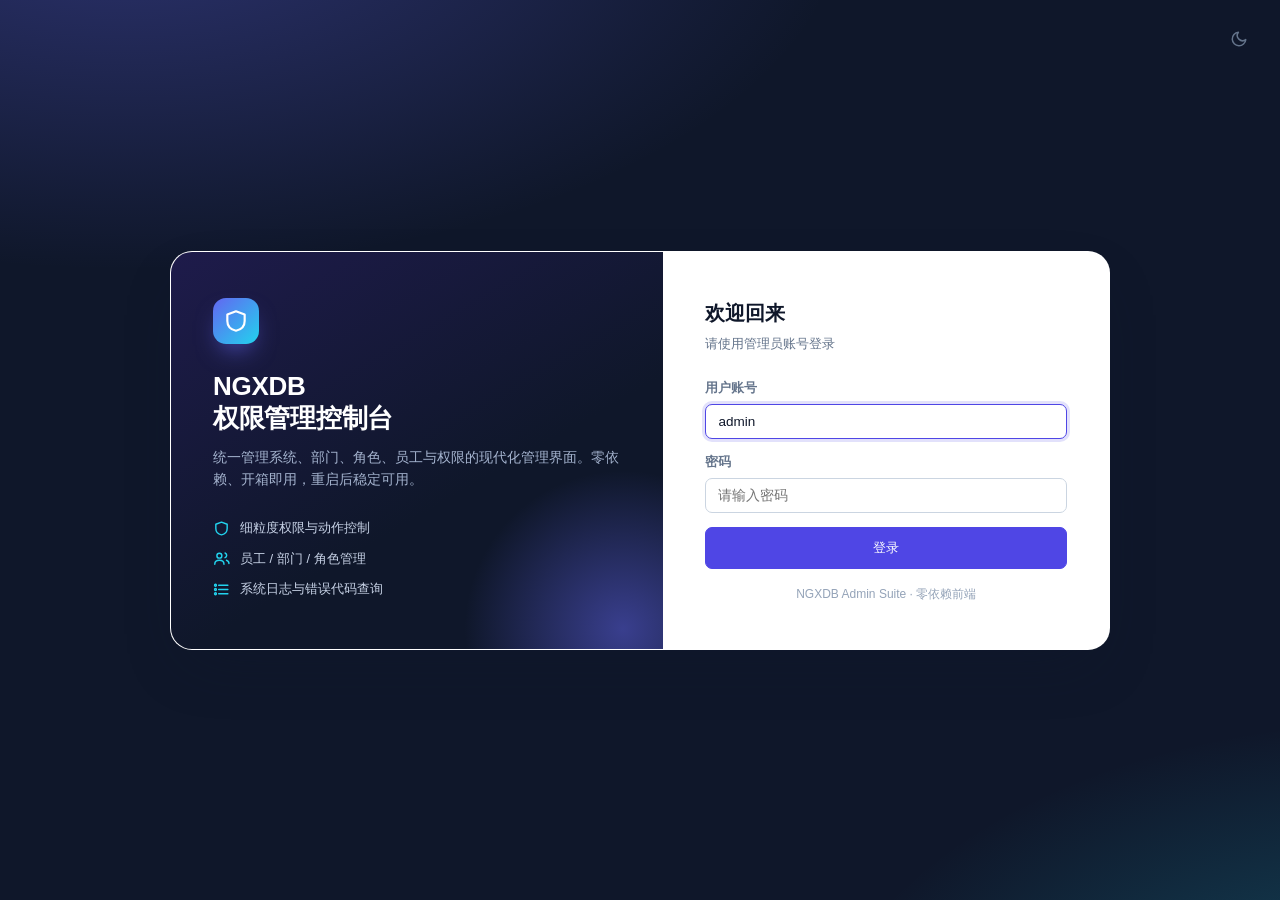
==== html/index.html @ 9e54495f "ngxdb: 修复SQL缺陷与请求体读取，新增一键安装(systemd自启)、前端、测试套件与文档 - postgres模块: 修复POST body未等完整读取导致的间歇性丢参(token) - e" ====
<!DOCTYPE html>
<html lang="zh-CN">
<head>
<meta charset="utf-8">
<meta name="viewport" content="width=device-width,initial-scale=1">
<title>NGXDB 权限管理控制台</title>
<link rel="stylesheet" href="assets/suite.css?v=7">
<script>
  /* 预应用主题，避免闪烁 */
  (function(){try{var t=localStorage.getItem('theme')||'light';document.documentElement.setAttribute('data-theme',t);}catch(e){}})();
</script>
</head>
<body>
<div class="app" id="app">
  <aside class="sidebar">
    <div class="sidebar__brand">
      <div class="sidebar__logo" id="brand-logo"></div>
      <div><b>NGXDB</b><span>权限管理控制台</span></div>
    </div>
    <nav class="sidebar__nav" id="sidebar-nav"></nav>
    <div class="sidebar__foot">NGXDB Admin · 零依赖</div>
  </aside>
  <div class="main">
    <header class="topbar">
      <button class="icon-btn burger" id="burger" aria-label="菜单"></button>
      <div class="topbar__title" id="topbar-title">NGXDB</div>
      <div class="topbar__spacer"></div>
      <button class="icon-btn" id="btn-theme" title="切换主题"></button>
      <div class="userchip" id="userchip">
        <div class="avatar" id="avatar">A</div>
        <div>
          <div class="userchip__name" id="uc-name">—</div>
          <div class="userchip__org" id="uc-org">—</div>
        </div>
        <div class="menu" id="user-menu">
          <a id="menu-profile"></a>
          <hr>
          <a class="danger" id="menu-logout"></a>
        </div>
      </div>
    </header>
    <div class="content" id="content"><div class="spinner"></div></div>
  </div>
  <div class="backdrop" id="backdrop"></div>
</div>
<script src="assets/modules.js?v=7"></script>
<script src="assets/core.js?v=7"></script>
<script src="assets/app.js?v=7"></script>
</body>
</html>
---- html/assets/suite.css ----
/* NGXDB Admin Suite — modern, dependency-free design system */
:root{
  --bg:#eef2f7; --surface:#ffffff; --surface-2:#f8fafc;
  --border:#e2e8f0; --border-strong:#cbd5e1;
  --text:#0f172a; --muted:#64748b; --faint:#94a3b8;
  --primary:#4f46e5; --primary-600:#4338ca; --primary-soft:#eef2ff;
  --danger:#e11d48; --danger-soft:#fff1f2;
  --ok:#059669; --ok-soft:#ecfdf5; --warn:#d97706;
  --side-bg:#0f172a; --side-bg-2:#1e293b; --side-text:#cbd5e1; --side-muted:#64748b;
  --radius:14px; --radius-sm:9px; --radius-xs:7px;
  --shadow:0 1px 2px rgba(15,23,42,.06),0 8px 24px -12px rgba(15,23,42,.18);
  --shadow-lg:0 24px 60px -20px rgba(15,23,42,.35);
  --ring:0 0 0 3px rgba(79,70,229,.16);
  --font:-apple-system,BlinkMacSystemFont,"Segoe UI","PingFang SC","Hiragino Sans GB","Microsoft YaHei",Roboto,Helvetica,Arial,sans-serif;
}
[data-theme="dark"]{
  --bg:#0b1220; --surface:#111a2e; --surface-2:#0f1830;
  --border:#1e293b; --border-strong:#334155;
  --text:#e2e8f0; --muted:#94a3b8; --faint:#64748b;
  --primary:#6366f1; --primary-600:#818cf8; --primary-soft:#1e1b4b;
  --danger:#fb7185; --danger-soft:#3f1d2b;
  --ok:#34d399; --ok-soft:#0c2b22; --warn:#fbbf24;
  --side-bg:#070d1a; --side-bg-2:#0f1830; --side-text:#cbd5e1; --side-muted:#64748b;
  --shadow:0 1px 2px rgba(0,0,0,.4),0 10px 30px -14px rgba(0,0,0,.6);
  --shadow-lg:0 30px 70px -24px rgba(0,0,0,.7);
  --ring:0 0 0 3px rgba(99,102,241,.25);
}
*{box-sizing:border-box}
html,body{height:100%}
body{margin:0;font-family:var(--font);background:var(--bg);color:var(--text);
  font-size:14px;line-height:1.5;-webkit-font-smoothing:antialiased}
a{color:inherit;text-decoration:none}
button{font-family:inherit;font-size:inherit;cursor:pointer}
h1,h2,h3,h4{margin:0;font-weight:650;letter-spacing:-.01em}
::-webkit-scrollbar{width:10px;height:10px}
::-webkit-scrollbar-thumb{background:var(--border-strong);border-radius:20px;border:3px solid transparent;background-clip:content-box}
::-webkit-scrollbar-thumb:hover{background:var(--faint);background-clip:content-box}

/* ---------- App shell ---------- */
.app{display:flex;min-height:100vh}
.sidebar{width:252px;flex:0 0 252px;background:var(--side-bg);color:var(--side-text);
  display:flex;flex-direction:column;position:sticky;top:0;height:100vh;z-index:40}
.sidebar__brand{display:flex;align-items:center;gap:11px;padding:18px 20px;border-bottom:1px solid rgba(255,255,255,.06)}
.sidebar__logo{width:34px;height:34px;border-radius:9px;display:grid;place-items:center;color:#fff;
  background:linear-gradient(135deg,#6366f1,#22d3ee);box-shadow:0 6px 16px -6px rgba(99,102,241,.8)}
.sidebar__brand b{display:block;font-size:15px;color:#fff;line-height:1.2}
.sidebar__brand span{font-size:11.5px;color:var(--side-muted)}
.sidebar__nav{flex:1;overflow-y:auto;padding:12px 12px 24px}
.nav-group__title{display:flex;align-items:center;justify-content:space-between;padding:9px 11px;margin-top:6px;
  font-size:11.5px;font-weight:600;letter-spacing:.06em;text-transform:uppercase;color:var(--side-muted);cursor:pointer;border-radius:8px}
.nav-group__title:hover{color:var(--side-text);background:rgba(255,255,255,.04)}
.nav-group__title .chev{transition:transform .2s}
.nav-group.closed .chev{transform:rotate(-90deg)}
.nav-group.closed .nav-group__list{display:none}
.nav-group__list{list-style:none;margin:2px 0 0;padding:0 0 0 4px}
.nav-item{display:flex;align-items:center;gap:10px;padding:9px 12px;margin:2px 0;border-radius:9px;
  color:var(--side-text);font-size:13.5px;font-weight:500;transition:background .15s,color .15s;cursor:pointer}
.nav-item:hover{background:rgba(255,255,255,.06);color:#fff}
.nav-item.active{background:linear-gradient(135deg,var(--primary),#6366f1);color:#fff;box-shadow:0 8px 18px -10px rgba(79,70,229,.9)}
.nav-item svg{opacity:.85;flex:0 0 auto}
.sidebar__foot{padding:14px 18px;border-top:1px solid rgba(255,255,255,.06);font-size:11.5px;color:var(--side-muted)}

/* ---------- Main / topbar ---------- */
.main{flex:1;min-width:0;display:flex;flex-direction:column}
.topbar{height:62px;flex:0 0 62px;background:var(--surface);border-bottom:1px solid var(--border);
  display:flex;align-items:center;gap:14px;padding:0 20px;position:sticky;top:0;z-index:30}
.icon-btn{width:38px;height:38px;border:none;background:transparent;color:var(--muted);border-radius:10px;
  display:grid;place-items:center;transition:background .15s,color .15s}
.icon-btn:hover{background:var(--surface-2);color:var(--text)}
.burger{display:none}
.topbar__title{font-size:15px;font-weight:600}
.topbar__spacer{flex:1}
.userchip{display:flex;align-items:center;gap:10px;padding:5px 12px 5px 5px;border-radius:999px;
  background:var(--surface-2);border:1px solid var(--border);cursor:pointer;position:relative}
.userchip:hover{border-color:var(--border-strong)}
.avatar{width:30px;height:30px;border-radius:999px;display:grid;place-items:center;color:#fff;font-weight:600;font-size:13px;
  background:linear-gradient(135deg,#4f46e5,#22d3ee)}
.userchip__name{font-size:13px;font-weight:600;line-height:1.1}
.userchip__org{font-size:11px;color:var(--muted)}
.menu{position:absolute;right:0;top:calc(100% + 8px);background:var(--surface);border:1px solid var(--border);
  border-radius:12px;box-shadow:var(--shadow-lg);min-width:190px;padding:6px;display:none;z-index:50}
.menu.open{display:block;animation:pop .14s ease}
.menu a{display:flex;align-items:center;gap:9px;padding:9px 11px;border-radius:8px;font-size:13.5px;color:var(--text)}
.menu a:hover{background:var(--surface-2)}
.menu a.danger{color:var(--danger)}
.menu hr{border:none;border-top:1px solid var(--border);margin:5px 4px}
@keyframes pop{from{opacity:0;transform:translateY(-6px)}to{opacity:1;transform:none}}

/* ---------- Content ---------- */
.content{flex:1;padding:22px 24px 40px;min-width:0}
.page-head{display:flex;align-items:flex-end;justify-content:space-between;gap:16px;margin-bottom:18px;flex-wrap:wrap}
.page-head h1{font-size:21px}
.page-head .crumb{color:var(--faint);font-size:12.5px;margin-top:3px}
.page-head .crumb i{margin:0 6px;font-style:normal}
.card{background:var(--surface);border:1px solid var(--border);border-radius:var(--radius);box-shadow:var(--shadow)}
.card__body{padding:16px}
.stats{display:grid;grid-template-columns:repeat(auto-fill,minmax(210px,1fr));gap:14px;margin-bottom:18px}
.stat{padding:16px 18px;border-radius:var(--radius);background:var(--surface);border:1px solid var(--border);box-shadow:var(--shadow)}
.stat__label{font-size:12px;color:var(--muted);display:flex;align-items:center;gap:7px}
.stat__value{font-size:26px;font-weight:700;margin-top:8px;letter-spacing:-.02em}
.stat__ic{width:30px;height:30px;border-radius:9px;display:grid;place-items:center;color:#fff}

/* ---------- Buttons ---------- */
.btn{display:inline-flex;align-items:center;gap:7px;padding:8px 14px;border:1px solid var(--border-strong);
  background:var(--surface);color:var(--text);border-radius:var(--radius-xs);font-weight:550;font-size:13px;
  transition:background .15s,border-color .15s,box-shadow .15s,transform .06s;white-space:nowrap}
.btn:hover{background:var(--surface-2);border-color:var(--faint)}
.btn:active{transform:translateY(1px)}
.btn:disabled{opacity:.5;cursor:not-allowed}
.btn--primary{background:var(--primary);border-color:var(--primary);color:#fff}
.btn--primary:hover{background:var(--primary-600);border-color:var(--primary-600)}
.btn--danger{background:var(--danger-soft);border-color:transparent;color:var(--danger)}
.btn--danger:hover{background:var(--danger);color:#fff}
.btn--ghost{background:transparent;border-color:transparent;color:var(--muted)}
.btn--ghost:hover{background:var(--surface-2);color:var(--text)}
.btn--sm{padding:6px 11px;font-size:12.5px}
.btn--icon{padding:8px;width:36px;justify-content:center}
.btn svg{flex:0 0 auto}

/* ---------- Forms ---------- */
.field{display:flex;flex-direction:column;gap:6px;margin-bottom:14px}
.field label{font-size:12.5px;font-weight:600;color:var(--muted)}
.field label .req{color:var(--danger)}
.input,.select,.textarea{width:100%;padding:9px 12px;border:1px solid var(--border-strong);border-radius:var(--radius-xs);
  background:var(--surface);color:var(--text);font-size:13.5px;font-family:inherit;transition:border-color .15s,box-shadow .15s}
.input:focus,.select:focus,.textarea:focus{outline:none;border-color:var(--primary);box-shadow:var(--ring)}
.input:disabled,.select:disabled{background:var(--surface-2);color:var(--faint)}
.textarea{min-height:78px;resize:vertical}
.form-grid{display:grid;grid-template-columns:1fr 1fr;gap:0 16px}
.form-grid .full{grid-column:1 / -1}
.switch{display:inline-flex;align-items:center;gap:8px;cursor:pointer;user-select:none}
.switch input{appearance:none;width:38px;height:22px;border-radius:999px;background:var(--border-strong);position:relative;transition:background .18s;cursor:pointer}
.switch input::after{content:"";position:absolute;top:2px;left:2px;width:18px;height:18px;border-radius:50%;background:#fff;transition:transform .18s;box-shadow:0 1px 3px rgba(0,0,0,.3)}
.switch input:checked{background:var(--primary)}
.switch input:checked::after{transform:translateX(16px)}

/* ---------- Toolbar & table ---------- */
.toolbar{display:flex;align-items:center;gap:10px;padding:14px 16px;border-bottom:1px solid var(--border);flex-wrap:wrap}
.toolbar__spacer{flex:1}
.search{position:relative}
.search svg{position:absolute;left:10px;top:50%;transform:translateY(-50%);color:var(--faint)}
.search .input{padding-left:33px;width:230px}
.table-wrap{overflow-x:auto}
table.data{width:100%;border-collapse:collapse;font-size:13px}
table.data th{text-align:left;padding:11px 14px;background:var(--surface-2);color:var(--muted);font-weight:600;
  font-size:12px;letter-spacing:.02em;white-space:nowrap;border-bottom:1px solid var(--border);position:sticky;top:0}
table.data th.sortable{cursor:pointer;user-select:none}
table.data th.sortable:hover{color:var(--text)}
table.data th .arr{color:var(--primary);margin-left:4px}
table.data td{padding:11px 14px;border-bottom:1px solid var(--border);white-space:nowrap}
table.data tbody tr{transition:background .12s}
table.data tbody tr:hover{background:var(--surface-2)}
table.data tbody tr.selected{background:var(--primary-soft)}
table.data td.nowrap-el{max-width:340px;overflow:hidden;text-overflow:ellipsis}
.badge{display:inline-flex;align-items:center;gap:5px;padding:2px 9px;border-radius:999px;font-size:11.5px;font-weight:600}
.badge--on{background:var(--ok-soft);color:var(--ok)}
.badge--off{background:var(--danger-soft);color:var(--danger)}
.badge--mute{background:var(--surface-2);color:var(--muted)}
.dot{width:6px;height:6px;border-radius:50%;background:currentColor}

/* ---------- Pager / states ---------- */
.pager{display:flex;align-items:center;gap:6px;padding:12px 16px;flex-wrap:wrap}
.pager__info{color:var(--muted);font-size:12.5px;margin-right:auto}
.pager button{min-width:32px;height:32px;padding:0 9px;border:1px solid var(--border);background:var(--surface);
  color:var(--text);border-radius:8px;font-size:12.5px}
.pager button:hover:not(:disabled){border-color:var(--primary);color:var(--primary)}
.pager button.active{background:var(--primary);border-color:var(--primary);color:#fff}
.pager button:disabled{opacity:.45;cursor:not-allowed}
.empty{padding:56px 20px;text-align:center;color:var(--faint)}
.empty svg{opacity:.5;margin-bottom:10px}
.spinner{width:22px;height:22px;border:2.5px solid var(--border-strong);border-top-color:var(--primary);
  border-radius:50%;animation:spin .7s linear infinite;margin:44px auto}
@keyframes spin{to{transform:rotate(360deg)}}

/* ---------- Modal ---------- */
.modal{position:fixed;inset:0;z-index:80;display:none;align-items:flex-start;justify-content:center;padding:40px 16px;overflow-y:auto}
.modal.open{display:flex}
.modal__mask{position:fixed;inset:0;background:rgba(15,23,42,.5);backdrop-filter:blur(2px);animation:fade .16s ease}
@keyframes fade{from{opacity:0}to{opacity:1}}
.modal__box{position:relative;background:var(--surface);border:1px solid var(--border);border-radius:16px;
  box-shadow:var(--shadow-lg);width:100%;max-width:620px;animation:rise .2s ease}
.modal__box.wide{max-width:900px}
@keyframes rise{from{opacity:0;transform:translateY(14px) scale(.98)}to{opacity:1;transform:none}}
.modal__head{display:flex;align-items:center;gap:10px;padding:16px 20px;border-bottom:1px solid var(--border)}
.modal__head h3{font-size:15.5px;flex:1}
.modal__body{padding:20px}
.modal__foot{display:flex;justify-content:flex-end;gap:10px;padding:14px 20px;border-top:1px solid var(--border)}
.detail-head{display:flex;align-items:center;gap:10px;padding:10px 14px;background:var(--surface-2);border-radius:10px;margin-bottom:12px;font-size:13px}
.detail-head b{color:var(--primary)}

/* ---------- Toast ---------- */
.toast-wrap{position:fixed;top:16px;right:16px;z-index:120;display:flex;flex-direction:column;gap:10px}
.toast{display:flex;align-items:center;gap:10px;min-width:250px;max-width:380px;padding:12px 15px;border-radius:11px;
  background:var(--surface);border:1px solid var(--border);box-shadow:var(--shadow-lg);font-size:13.5px;
  animation:slidein .2s ease;border-left:4px solid var(--primary)}
.toast--ok{border-left-color:var(--ok)} .toast--err{border-left-color:var(--danger)} .toast--warn{border-left-color:var(--warn)}
.toast svg{flex:0 0 auto}
.toast--ok svg{color:var(--ok)} .toast--err svg{color:var(--danger)} .toast--warn svg{color:var(--warn)}
@keyframes slidein{from{opacity:0;transform:translateX(30px)}to{opacity:1;transform:none}}

/* ---------- Login ---------- */
.auth{min-height:100vh;display:grid;place-items:center;padding:24px;
  background:radial-gradient(1200px 600px at 10% -10%,rgba(99,102,241,.35),transparent 60%),
             radial-gradient(1000px 600px at 110% 120%,rgba(34,211,238,.3),transparent 60%),var(--side-bg)}
.auth__card{width:100%;max-width:940px;display:grid;grid-template-columns:1.05fr .95fr;background:var(--surface);
  border-radius:22px;overflow:hidden;box-shadow:var(--shadow-lg);border:1px solid rgba(255,255,255,.08)}
.auth__hero{padding:46px 42px;color:#e5e7ef;background:linear-gradient(150deg,#1e1b4b,#0f172a 60%);position:relative;overflow:hidden}
.auth__hero::after{content:"";position:absolute;width:320px;height:320px;right:-120px;bottom:-140px;border-radius:50%;
  background:radial-gradient(circle,rgba(99,102,241,.5),transparent 70%)}
.auth__logo{width:46px;height:46px;border-radius:13px;background:linear-gradient(135deg,#6366f1,#22d3ee);
  display:grid;place-items:center;color:#fff;margin-bottom:26px;box-shadow:0 12px 26px -10px rgba(99,102,241,.9)}
.auth__hero h1{font-size:26px;color:#fff;line-height:1.25}
.auth__hero p{color:#a5b4cf;margin:12px 0 0;font-size:13.5px;line-height:1.7}
.auth__features{list-style:none;padding:0;margin:26px 0 0;display:flex;flex-direction:column;gap:11px}
.auth__features li{display:flex;align-items:center;gap:10px;font-size:13px;color:#c7d2e6}
.auth__features svg{color:#22d3ee;flex:0 0 auto}
.auth__form{padding:46px 42px;display:flex;flex-direction:column;justify-content:center}
.auth__form h2{font-size:20px;margin-bottom:6px}
.auth__form .sub{color:var(--muted);font-size:13px;margin-bottom:26px}
.auth__hint{margin-top:16px;font-size:12px;color:var(--faint);text-align:center}
.auth__theme{position:absolute;top:20px;right:22px}
.alert{padding:10px 13px;border-radius:9px;font-size:13px;margin-bottom:14px;display:none}
.alert.show{display:block}
.alert--err{background:var(--danger-soft);color:var(--danger)}

/* ---------- Responsive ---------- */
.backdrop{position:fixed;inset:0;background:rgba(15,23,42,.45);z-index:35;display:none}
@media(max-width:960px){
  .sidebar{position:fixed;left:0;top:0;transform:translateX(-100%);transition:transform .2s ease}
  .app.nav-open .sidebar{transform:none}
  .app.nav-open .backdrop{display:block}
  .burger{display:grid}
  .auth__card{grid-template-columns:1fr;max-width:440px}
  .auth__hero{display:none}
  .form-grid{grid-template-columns:1fr}
  .search .input{width:150px}
}
@media(max-width:600px){
  .content{padding:16px 14px 34px}
  .topbar{padding:0 12px}
  .userchip__org{display:none}
}
.mt0{margin-top:0}.mb0{margin-bottom:0}
.hide{display:none!important}
.link{color:var(--primary);font-weight:600;cursor:pointer}

/* 树状展示（权限管理/部门管理） */
.tree-toggle{display:inline-block;width:16px;cursor:pointer;color:var(--muted);user-select:none;font-size:11px;line-height:1}
.tree-toggle:hover{color:var(--primary)}
.tree-leaf{display:inline-block;width:16px}
.tree-label{position:relative}

/* ===== 资源管理器式两栏（左树 + 右列表）===== */
.explorer{display:grid;grid-template-columns:280px minmax(0,1fr);gap:14px;align-items:start;margin-top:12px}
.tpane{border:1px solid var(--border);border-radius:var(--radius-sm);background:var(--surface-2);padding:6px;max-height:calc(100vh - 260px);overflow:auto}
.tpane-hd{display:flex;align-items:center;gap:6px;font-size:12px;font-weight:600;color:var(--muted);padding:6px 8px 8px;letter-spacing:.4px}
.tnode{display:flex;align-items:center;gap:6px;padding:5px 8px;border-radius:var(--radius-xs);cursor:pointer;font-size:13px;color:var(--text);white-space:nowrap;user-select:none}
.tnode:hover{background:var(--primary-soft)}
.tnode.on{background:var(--primary-soft);font-weight:600}
.tnode.on .tlabel{color:var(--primary)}
.tnode .tw{width:18px;height:18px;flex:none;display:inline-flex;align-items:center;justify-content:center;border-radius:5px;color:var(--faint)}
.tnode .tw:not(.leaf):hover{background:rgba(100,116,139,.16);color:var(--text)}
.tnode .tw.leaf::before{content:'';width:5px;height:5px;border-radius:50%;background:var(--faint)}
.tnode .tlabel{overflow:hidden;text-overflow:ellipsis}
.tnode .cnt{margin-left:auto;font-size:11px;color:var(--faint);background:var(--surface);border:1px solid var(--border);border-radius:99px;padding:0 7px;line-height:16px}
.tnode.on .cnt{color:var(--primary);border-color:var(--primary)}
.lpane{min-width:0}
.crumbs{display:flex;flex-wrap:wrap;align-items:center;gap:4px;font-size:12.5px;color:var(--muted);padding:2px 2px 10px}
.crumb-item{display:inline-flex;align-items:center;gap:4px}
.crumb-item.link{color:var(--primary);cursor:pointer}
.crumb-item.link:hover{text-decoration:underline}
.crumb-item.strong{color:var(--text);font-weight:600}
.crumb-item.muted{color:var(--faint)}
.crumb-sep{color:var(--border-strong)}
@media (max-width:960px){.explorer{grid-template-columns:1fr}.tpane{max-height:220px}}
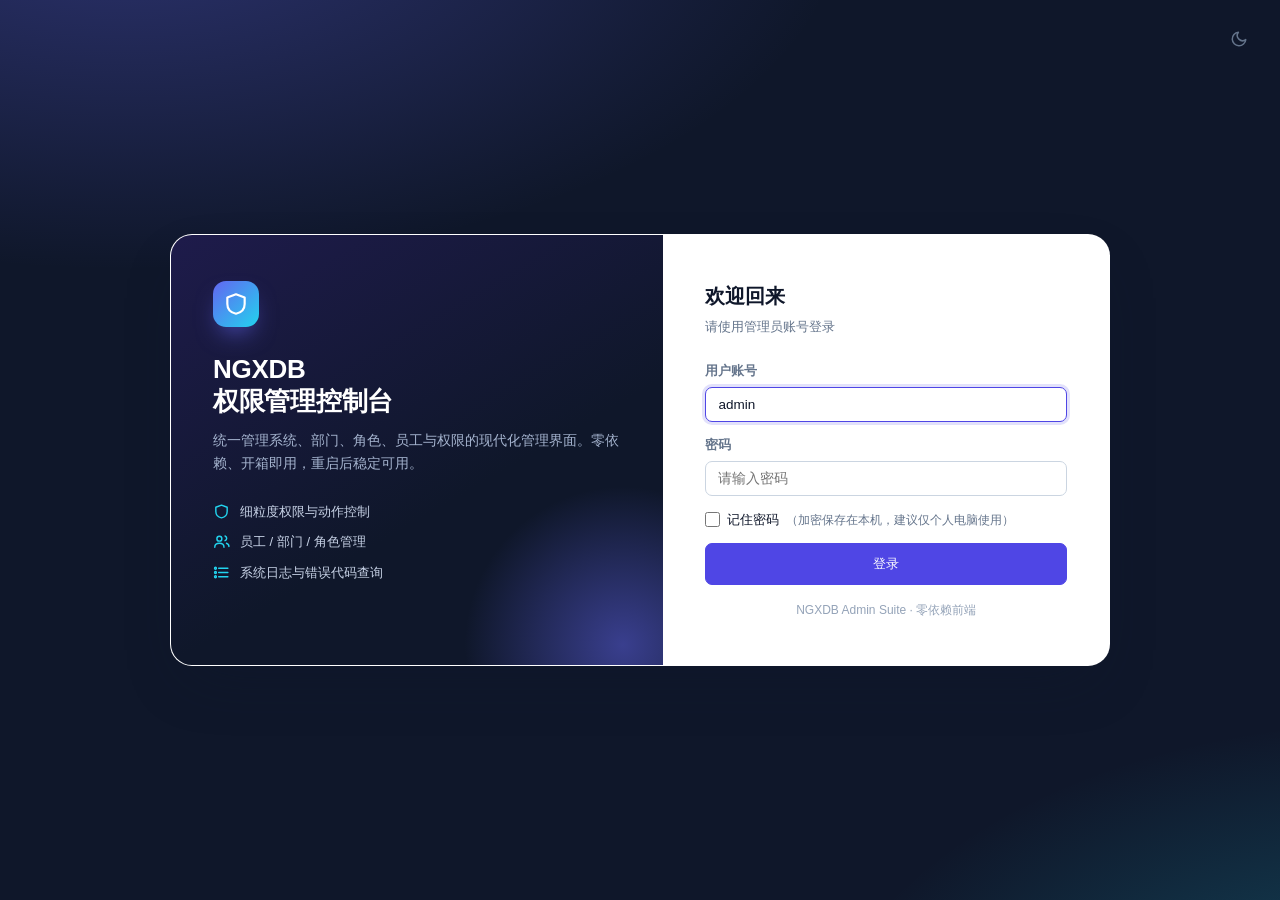
==== commit 802f9453: "release: ngxdb v1.0.0 全新版本 - 本地管理台（admin）：建模/改表/删表、模块生成（单表/树表/父子表联动）、权限树管理、发布与热重载 - 生成器：树表结构列与 id=10" ====
--- a/html/index.html
+++ b/html/index.html
@@ -4,7 +4,7 @@
 <meta charset="utf-8">
 <meta name="viewport" content="width=device-width,initial-scale=1">
 <title>NGXDB 权限管理控制台</title>
-<link rel="stylesheet" href="assets/suite.css?v=7">
+<link rel="stylesheet" href="assets/suite.css?v=96">
 <script>
   /* 预应用主题，避免闪烁 */
   (function(){try{var t=localStorage.getItem('theme')||'light';document.documentElement.setAttribute('data-theme',t);}catch(e){}})();
@@ -34,6 +34,7 @@
         </div>
         <div class="menu" id="user-menu">
           <a id="menu-profile"></a>
+          <a id="menu-pass"></a>
           <hr>
           <a class="danger" id="menu-logout"></a>
         </div>
@@ -43,8 +44,8 @@
   </div>
   <div class="backdrop" id="backdrop"></div>
 </div>
-<script src="assets/modules.js?v=7"></script>
-<script src="assets/core.js?v=7"></script>
-<script src="assets/app.js?v=7"></script>
+<script src="assets/modules.js?v=96"></script>
+<script src="assets/core.js?v=95"></script>
+<script src="assets/app.js?v=106"></script>
 </body>
 </html>
--- a/html/assets/suite.css
+++ b/html/assets/suite.css
@@ -53,6 +53,20 @@
 .nav-group.closed .chev{transform:rotate(-90deg)}
 .nav-group.closed .nav-group__list{display:none}
 .nav-group__list{list-style:none;margin:2px 0 0;padding:0 0 0 4px}
+/* 侧栏目录节点（无模块、有子级）：点击标题展开/收起下级菜单 */
+.nav-dir{list-style:none;margin:2px 0 0;padding:0}
+.nav-dir__title{display:flex;align-items:center;gap:8px;padding:8px 11px;margin:2px 0;border-radius:9px;
+  font-size:12.5px;font-weight:600;color:var(--side-muted);cursor:pointer;transition:background .15s,color .15s}
+.nav-dir__title:hover{color:var(--side-text);background:rgba(255,255,255,.04)}
+.nav-dir__title>span:first-of-type{flex:1;overflow:hidden;text-overflow:ellipsis;white-space:nowrap}
+.nav-dir__title .chev{transition:transform .2s;color:var(--side-muted)}
+.nav-dir.closed .chev{transform:rotate(-90deg)}
+.nav-dir.closed .nav-dir__list{display:none}
+.nav-dir__list{list-style:none;margin:0;padding:0 0 0 14px}
+/* 树表右栏：当前树节点自身行（带"当前"徽标） */
+tr.cur-node{background:rgba(79,70,229,.07)}
+.cur-badge{display:inline-block;margin-left:6px;padding:1px 7px;border-radius:999px;font-size:10.5px;
+  font-weight:600;background:var(--primary);color:#fff;vertical-align:middle}
 .nav-item{display:flex;align-items:center;gap:10px;padding:9px 12px;margin:2px 0;border-radius:9px;
   color:var(--side-text);font-size:13.5px;font-weight:500;transition:background .15s,color .15s;cursor:pointer}
 .nav-item:hover{background:rgba(255,255,255,.06);color:#fff}
@@ -183,7 +197,7 @@
 @keyframes rise{from{opacity:0;transform:translateY(14px) scale(.98)}to{opacity:1;transform:none}}
 .modal__head{display:flex;align-items:center;gap:10px;padding:16px 20px;border-bottom:1px solid var(--border)}
 .modal__head h3{font-size:15.5px;flex:1}
-.modal__body{padding:20px}
+.modal__body{padding:20px;max-height:calc(100vh - 230px);overflow:auto}
 .modal__foot{display:flex;justify-content:flex-end;gap:10px;padding:14px 20px;border-top:1px solid var(--border)}
 .detail-head{display:flex;align-items:center;gap:10px;padding:10px 14px;background:var(--surface-2);border-radius:10px;margin-bottom:12px;font-size:13px}
 .detail-head b{color:var(--primary)}
@@ -273,3 +287,39 @@
 .crumb-item.muted{color:var(--faint)}
 .crumb-sep{color:var(--border-strong)}
 @media (max-width:960px){.explorer{grid-template-columns:1fr}.tpane{max-height:220px}}
+
+/* ===== 工具栏扩展：列选择 / 导出 / 视图切换 / 树选择 / 卡片视图 ===== */
+.tpick{display:flex;gap:8px;align-items:center}
+.tpick .input{flex:1;cursor:pointer;background:var(--surface-2)}
+.tpick .btn{white-space:nowrap}
+.treepick{max-height:56vh;overflow:auto;border:1px solid var(--border);border-radius:var(--radius-sm);padding:6px;background:var(--surface)}
+.tplist,.tplist ul{list-style:none;margin:0;padding:0}
+.tpnode{display:flex;align-items:center;gap:6px;padding:6px 8px;border-radius:var(--radius-xs);cursor:pointer;color:var(--text);font-size:13.5px;user-select:none}
+.tpnode:hover{background:var(--surface-2)}
+.tpnode.on{background:var(--primary-soft);color:var(--primary-600);font-weight:600}
+.tpnode.dis{color:var(--faint);cursor:not-allowed}
+.tpnode.dis em{font-style:normal;font-size:11.5px;margin-left:4px}
+.colpick{display:grid;grid-template-columns:repeat(auto-fill,minmax(160px,1fr));gap:6px}
+.colpick__item{display:flex;align-items:center;gap:8px;padding:8px 10px;border:1px solid var(--border);border-radius:var(--radius-xs);cursor:pointer;font-size:13.5px}
+.colpick__item:hover{background:var(--surface-2)}
+.colpick__item.dis{color:var(--faint);cursor:not-allowed}
+.colpick__item input{accent-color:var(--primary)}
+.export-opts{display:flex;gap:10px;flex-wrap:wrap}
+.export-note{margin-top:12px;font-size:12.5px;color:var(--muted);line-height:1.6}
+.cards{display:grid;grid-template-columns:repeat(auto-fill,minmax(240px,1fr));gap:12px;padding:12px}
+.card-row{border:1px solid var(--border);border-radius:var(--radius-sm);padding:10px 12px;cursor:pointer;background:var(--surface);transition:border-color .15s, box-shadow .15s}
+.card-row:hover{border-color:var(--primary)}
+.card-row.selected{border-color:var(--primary);box-shadow:0 0 0 2px var(--ring)}
+.card-row__title{font-weight:700;font-size:13.5px;margin-bottom:6px;color:var(--text)}
+.card-item{display:flex;justify-content:space-between;gap:10px;padding:3px 0;font-size:12.5px;border-bottom:1px dashed var(--border)}
+.card-item:last-child{border-bottom:0}
+.card-item span{color:var(--muted)}
+.card-item b{font-weight:600;color:var(--text);text-align:right;word-break:break-all}
+
+/* 外键引用编辑行（管理台建表/修改表） */
+.nt-fk{display:flex;gap:6px;align-items:center;margin:0 0 6px;flex-wrap:wrap}
+.nt-fk select,.nt-fk input{height:30px;font-size:12.5px}
+.nt-fk .fk-col{max-width:170px}.nt-fk .fk-mt{max-width:210px}.nt-fk .fk-mc{width:120px}
+.nt-fk .fk-disp{width:180px}.nt-fk .fk-mod{width:150px}
+.nt-fk .lbl{display:flex;align-items:center;gap:4px;color:var(--dim);font-size:12.5px}
+#nt-fk-box h4,#nt-tree-box h4{margin:10px 0 6px}
